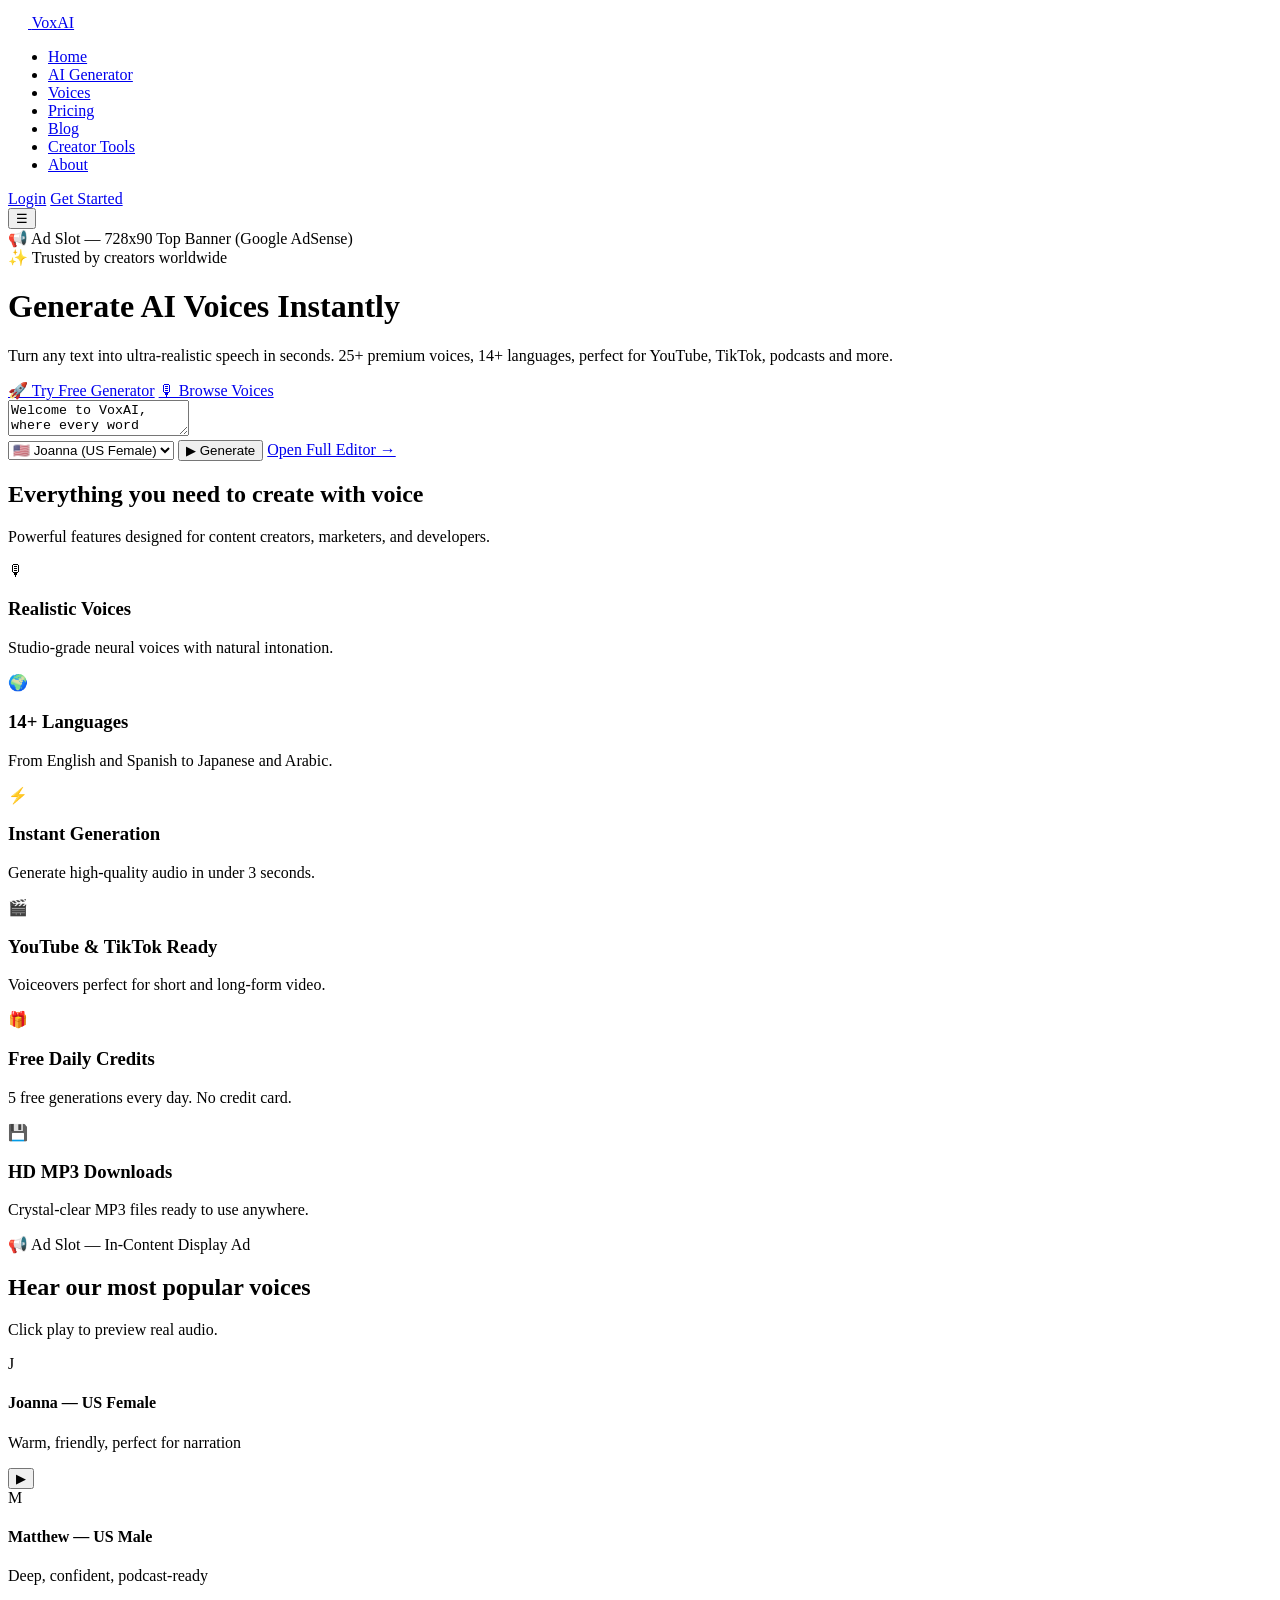
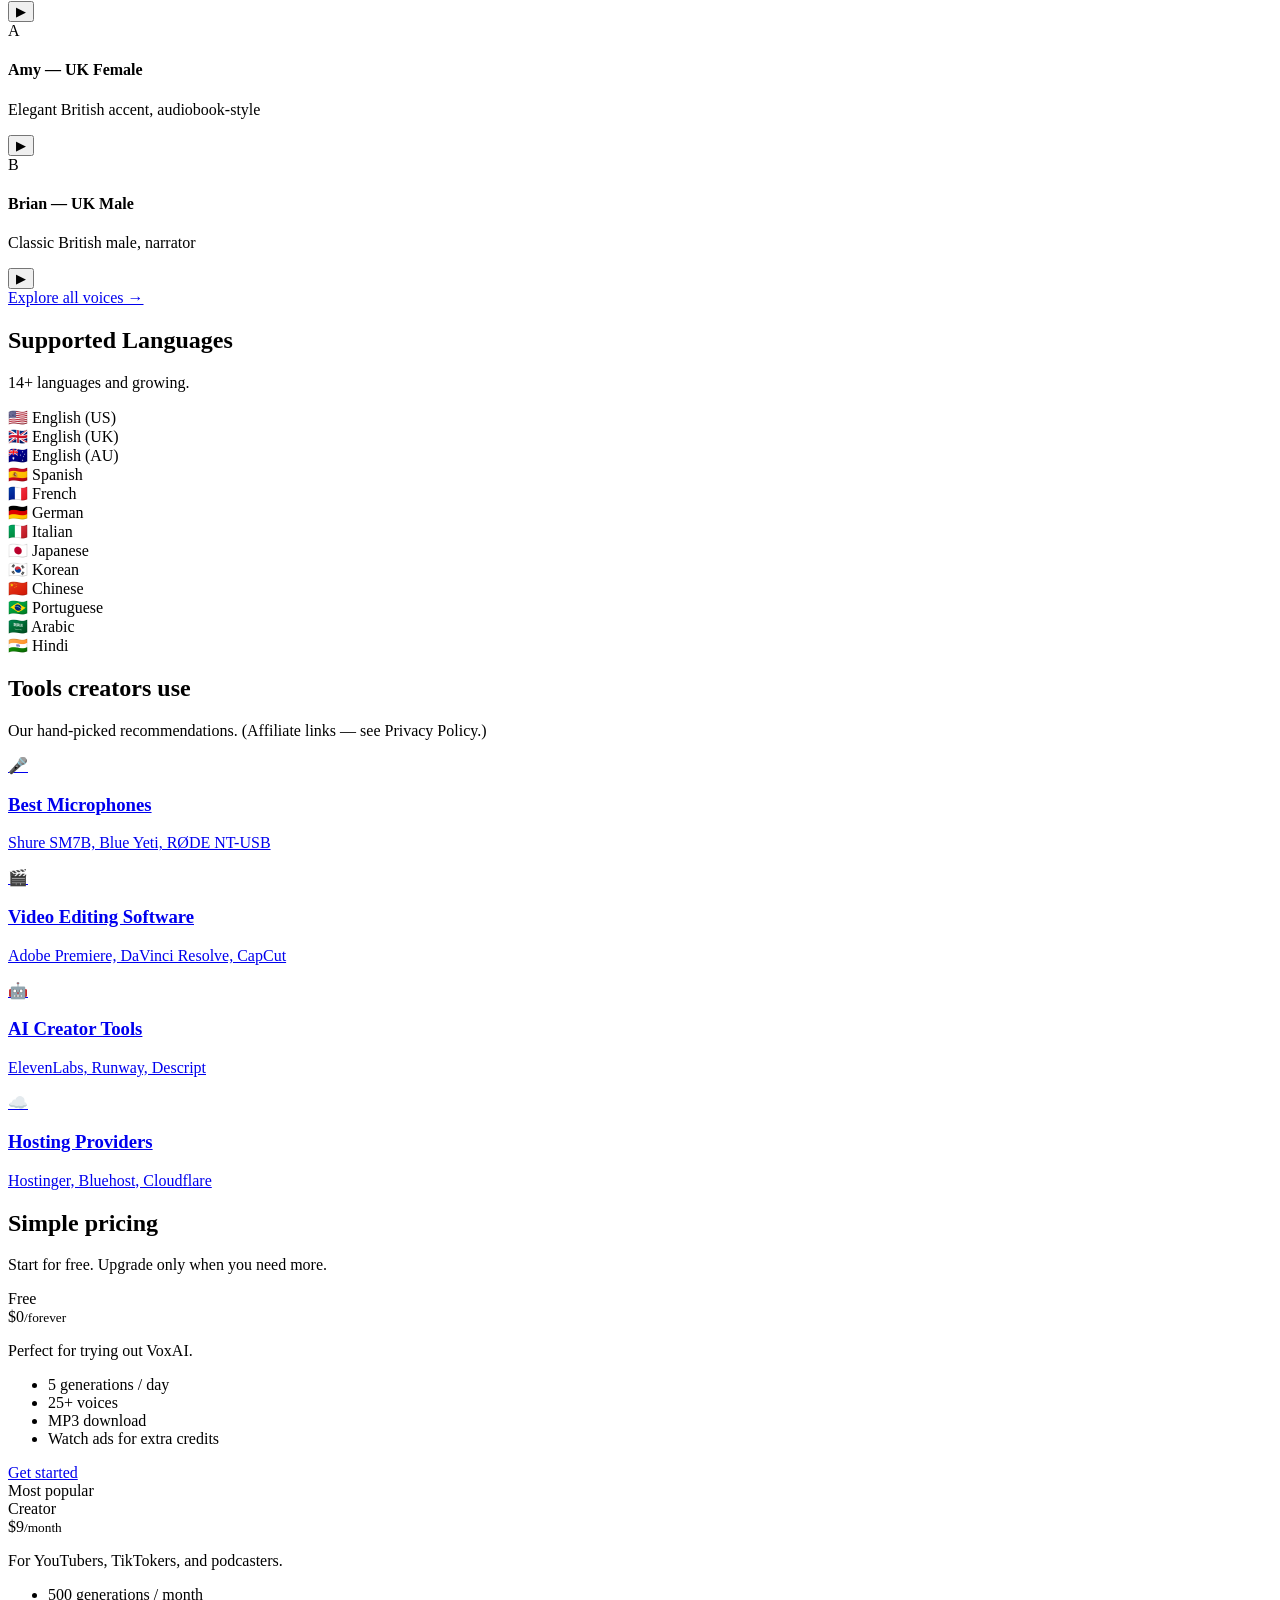
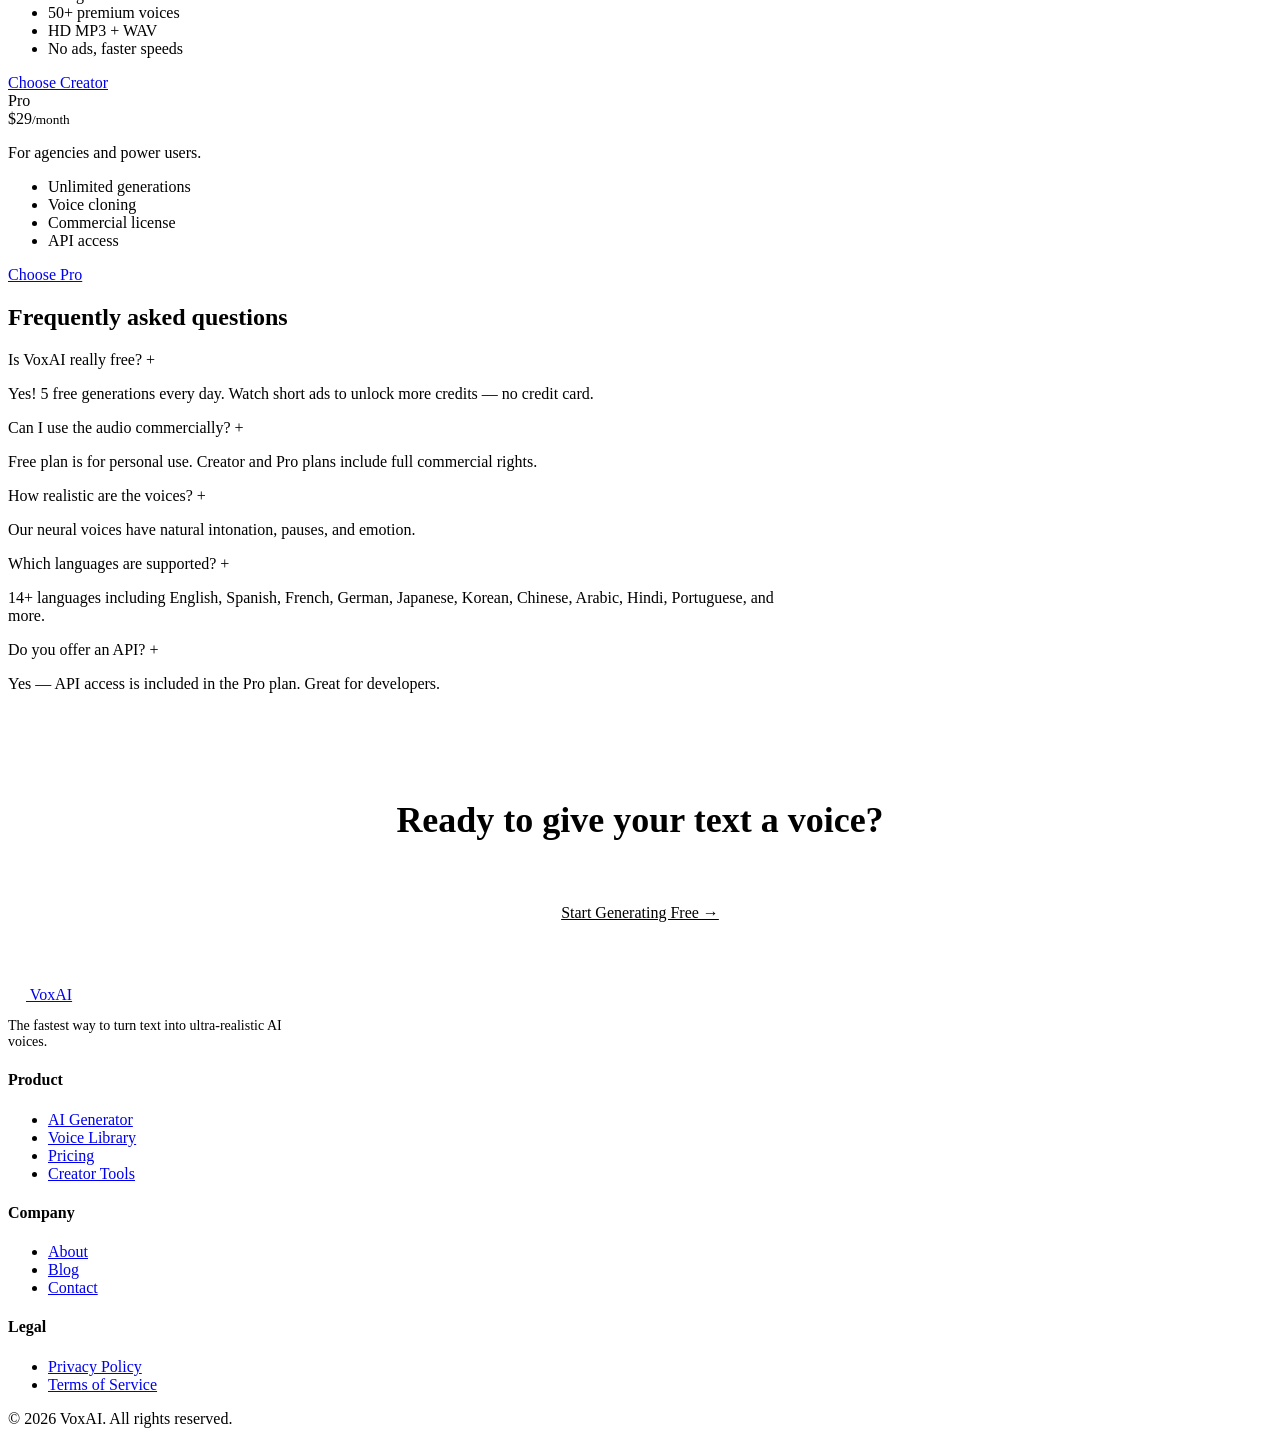
==== index.html @ 8c76c384 "Add files via upload" ====
<!DOCTYPE html>
<html lang="en">
<head>
<meta charset="UTF-8">
<meta name="viewport" content="width=device-width, initial-scale=1.0">
<title>VoxAI – Generate AI Voices Instantly | Realistic Text-to-Speech</title>
<meta name="description" content="VoxAI lets you generate ultra-realistic AI voices for YouTube, TikTok, podcasts, and more. 25+ voices, 14+ languages, free daily credits.">
<link rel="stylesheet" href="css/style.css">
<link rel="preconnect" href="https://fonts.googleapis.com">
<link href="https://fonts.googleapis.com/css2?family=Inter:wght@400;500;600;700;800&display=swap" rel="stylesheet">

<!-- Google AdSense (replace ca-pub-XXXXXXXX with your publisher ID) -->
<!-- <script async src="https://pagead2.googlesyndication.com/pagead/js/adsbygoogle.js?client=ca-pub-XXXXXXXXXXXXXXXX" crossorigin="anonymous"></script> -->
</head>
<body>

<nav class="navbar">
  <div class="nav-wrapper">
    <a href="index.html" class="logo">
      <span class="logo-icon">
        <svg width="20" height="20" viewBox="0 0 24 24" fill="none" stroke="white" stroke-width="2.5" stroke-linecap="round" stroke-linejoin="round"><path d="M12 1a3 3 0 0 0-3 3v8a3 3 0 0 0 6 0V4a3 3 0 0 0-3-3z"/><path d="M19 10v2a7 7 0 0 1-14 0v-2"/><line x1="12" y1="19" x2="12" y2="23"/></svg>
      </span>
      VoxAI
    </a>
    <ul class="nav-links">
      <li><a href="index.html">Home</a></li>
      <li><a href="generator.html">AI Generator</a></li>
      <li><a href="voice-library.html">Voices</a></li>
      <li><a href="pricing.html">Pricing</a></li>
      <li><a href="blog.html">Blog</a></li>
      <li><a href="creator-tools.html">Creator Tools</a></li>
      <li><a href="about.html">About</a></li>
    </ul>
    <div class="nav-cta">
      <a href="login.html" class="btn btn-ghost">Login</a>
      <a href="register.html" class="btn btn-primary">Get Started</a>
    </div>
    <button class="mobile-toggle">☰</button>
  </div>
</nav>

<div class="container">
  <div class="ad-slot ad-banner"><span>📢 Ad Slot — 728x90 Top Banner (Google AdSense)</span></div>
</div>

<header class="hero">
  <div class="container">
    <div class="hero-badge">✨ Trusted by creators worldwide</div>
    <h1>Generate <span class="gradient-text">AI Voices</span> Instantly</h1>
    <p>Turn any text into ultra-realistic speech in seconds. 25+ premium voices, 14+ languages, perfect for YouTube, TikTok, podcasts and more.</p>
    <div class="hero-cta">
      <a href="generator.html" class="btn btn-primary btn-lg">🚀 Try Free Generator</a>
      <a href="voice-library.html" class="btn btn-secondary btn-lg">🎙 Browse Voices</a>
    </div>

    <div class="demo-box">
      <textarea id="demo-text" placeholder="Type something..." maxlength="300">Welcome to VoxAI, where every word comes alive with realistic, human-like voices.</textarea>
      <div class="demo-controls">
        <select id="demo-voice">
          <option value="Joanna">🇺🇸 Joanna (US Female)</option>
          <option value="Matthew">🇺🇸 Matthew (US Male)</option>
          <option value="Amy">🇬🇧 Amy (UK Female)</option>
          <option value="Brian">🇬🇧 Brian (UK Male)</option>
          <option value="Nicole">🇦🇺 Nicole (Aussie)</option>
          <option value="Conchita">🇪🇸 Conchita (Spanish)</option>
          <option value="Celine">🇫🇷 Celine (French)</option>
          <option value="Mizuki">🇯🇵 Mizuki (Japanese)</option>
        </select>
        <button class="btn btn-primary" id="demo-generate">▶ Generate</button>
        <a href="generator.html" class="btn btn-secondary">Open Full Editor →</a>
      </div>
      <audio id="demo-audio" controls style="width:100%; margin-top:14px; display:none;"></audio>
    </div>
  </div>
</header>

<section>
  <div class="container">
    <div class="section-header">
      <h2>Everything you need to <span class="gradient-text">create with voice</span></h2>
      <p>Powerful features designed for content creators, marketers, and developers.</p>
    </div>

    <div class="grid grid-3">
      <div class="card"><div class="card-icon">🎙</div><h3>Realistic Voices</h3><p>Studio-grade neural voices with natural intonation.</p></div>
      <div class="card"><div class="card-icon">🌍</div><h3>14+ Languages</h3><p>From English and Spanish to Japanese and Arabic.</p></div>
      <div class="card"><div class="card-icon">⚡</div><h3>Instant Generation</h3><p>Generate high-quality audio in under 3 seconds.</p></div>
      <div class="card"><div class="card-icon">🎬</div><h3>YouTube & TikTok Ready</h3><p>Voiceovers perfect for short and long-form video.</p></div>
      <div class="card"><div class="card-icon">🎁</div><h3>Free Daily Credits</h3><p>5 free generations every day. No credit card.</p></div>
      <div class="card"><div class="card-icon">💾</div><h3>HD MP3 Downloads</h3><p>Crystal-clear MP3 files ready to use anywhere.</p></div>
    </div>
  </div>
</section>

<div class="container">
  <div class="ad-slot ad-banner"><span>📢 Ad Slot — In-Content Display Ad</span></div>
</div>

<section>
  <div class="container">
    <div class="section-header">
      <h2>Hear our <span class="gradient-text">most popular voices</span></h2>
      <p>Click play to preview real audio.</p>
    </div>

    <div class="grid grid-2">
      <div class="voice-card">
        <div class="voice-avatar">J</div>
        <div class="voice-info"><h4>Joanna — US Female</h4><p>Warm, friendly, perfect for narration</p></div>
        <button class="play-btn" data-voice-id="Joanna" data-sample="Hi, I'm Joanna. I make narration sound effortless and friendly.">▶</button>
      </div>
      <div class="voice-card">
        <div class="voice-avatar">M</div>
        <div class="voice-info"><h4>Matthew — US Male</h4><p>Deep, confident, podcast-ready</p></div>
        <button class="play-btn" data-voice-id="Matthew" data-sample="Hello, I'm Matthew. Deep and confident, built for podcasts.">▶</button>
      </div>
      <div class="voice-card">
        <div class="voice-avatar">A</div>
        <div class="voice-info"><h4>Amy — UK Female</h4><p>Elegant British accent, audiobook-style</p></div>
        <button class="play-btn" data-voice-id="Amy" data-sample="Greetings, I'm Amy. Elegant and clear, ideal for audiobooks.">▶</button>
      </div>
      <div class="voice-card">
        <div class="voice-avatar">B</div>
        <div class="voice-info"><h4>Brian — UK Male</h4><p>Classic British male, narrator</p></div>
        <button class="play-btn" data-voice-id="Brian" data-sample="Hello, I'm Brian, with a refined British tone.">▶</button>
      </div>
    </div>
    <div class="text-center mt-4">
      <a href="voice-library.html" class="btn btn-secondary">Explore all voices →</a>
    </div>
  </div>
</section>

<section>
  <div class="container">
    <div class="section-header">
      <h2>Supported <span class="gradient-text">Languages</span></h2>
      <p>14+ languages and growing.</p>
    </div>
    <div class="grid grid-4">
      <div class="card text-center">🇺🇸 English (US)</div>
      <div class="card text-center">🇬🇧 English (UK)</div>
      <div class="card text-center">🇦🇺 English (AU)</div>
      <div class="card text-center">🇪🇸 Spanish</div>
      <div class="card text-center">🇫🇷 French</div>
      <div class="card text-center">🇩🇪 German</div>
      <div class="card text-center">🇮🇹 Italian</div>
      <div class="card text-center">🇯🇵 Japanese</div>
      <div class="card text-center">🇰🇷 Korean</div>
      <div class="card text-center">🇨🇳 Chinese</div>
      <div class="card text-center">🇧🇷 Portuguese</div>
      <div class="card text-center">🇸🇦 Arabic</div>
      <div class="card text-center">🇮🇳 Hindi</div>
    </div>
  </div>
</section>

<section>
  <div class="container">
    <div class="section-header">
      <h2>Tools <span class="gradient-text">creators use</span></h2>
      <p>Our hand-picked recommendations. (Affiliate links — see Privacy Policy.)</p>
    </div>

    <div class="grid grid-4">
      <a href="#" class="card" target="_blank" rel="nofollow sponsored"><div class="card-icon">🎤</div><h3>Best Microphones</h3><p>Shure SM7B, Blue Yeti, RØDE NT-USB</p></a>
      <a href="#" class="card" target="_blank" rel="nofollow sponsored"><div class="card-icon">🎬</div><h3>Video Editing Software</h3><p>Adobe Premiere, DaVinci Resolve, CapCut</p></a>
      <a href="#" class="card" target="_blank" rel="nofollow sponsored"><div class="card-icon">🤖</div><h3>AI Creator Tools</h3><p>ElevenLabs, Runway, Descript</p></a>
      <a href="#" class="card" target="_blank" rel="nofollow sponsored"><div class="card-icon">☁️</div><h3>Hosting Providers</h3><p>Hostinger, Bluehost, Cloudflare</p></a>
    </div>
  </div>
</section>

<section>
  <div class="container">
    <div class="section-header">
      <h2>Simple <span class="gradient-text">pricing</span></h2>
      <p>Start for free. Upgrade only when you need more.</p>
    </div>
    <div class="grid grid-3">
      <div class="pricing-card">
        <div class="plan-name">Free</div>
        <div class="plan-price">$0<small>/forever</small></div>
        <p class="plan-desc">Perfect for trying out VoxAI.</p>
        <ul class="plan-features"><li>5 generations / day</li><li>25+ voices</li><li>MP3 download</li><li>Watch ads for extra credits</li></ul>
        <a href="register.html" class="btn btn-secondary">Get started</a>
      </div>
      <div class="pricing-card featured">
        <div class="pricing-badge">Most popular</div>
        <div class="plan-name">Creator</div>
        <div class="plan-price">$9<small>/month</small></div>
        <p class="plan-desc">For YouTubers, TikTokers, and podcasters.</p>
        <ul class="plan-features"><li>500 generations / month</li><li>50+ premium voices</li><li>HD MP3 + WAV</li><li>No ads, faster speeds</li></ul>
        <a href="pricing.html" class="btn btn-primary">Choose Creator</a>
      </div>
      <div class="pricing-card">
        <div class="plan-name">Pro</div>
        <div class="plan-price">$29<small>/month</small></div>
        <p class="plan-desc">For agencies and power users.</p>
        <ul class="plan-features"><li>Unlimited generations</li><li>Voice cloning</li><li>Commercial license</li><li>API access</li></ul>
        <a href="pricing.html" class="btn btn-secondary">Choose Pro</a>
      </div>
    </div>
  </div>
</section>

<section>
  <div class="container" style="max-width: 800px;">
    <div class="section-header">
      <h2>Frequently asked <span class="gradient-text">questions</span></h2>
    </div>
    <div class="faq-item"><div class="faq-question">Is VoxAI really free? <span class="faq-toggle">+</span></div><div class="faq-answer"><p>Yes! 5 free generations every day. Watch short ads to unlock more credits — no credit card.</p></div></div>
    <div class="faq-item"><div class="faq-question">Can I use the audio commercially? <span class="faq-toggle">+</span></div><div class="faq-answer"><p>Free plan is for personal use. Creator and Pro plans include full commercial rights.</p></div></div>
    <div class="faq-item"><div class="faq-question">How realistic are the voices? <span class="faq-toggle">+</span></div><div class="faq-answer"><p>Our neural voices have natural intonation, pauses, and emotion.</p></div></div>
    <div class="faq-item"><div class="faq-question">Which languages are supported? <span class="faq-toggle">+</span></div><div class="faq-answer"><p>14+ languages including English, Spanish, French, German, Japanese, Korean, Chinese, Arabic, Hindi, Portuguese, and more.</p></div></div>
    <div class="faq-item"><div class="faq-question">Do you offer an API? <span class="faq-toggle">+</span></div><div class="faq-answer"><p>Yes — API access is included in the Pro plan. Great for developers.</p></div></div>
  </div>
</section>

<section>
  <div class="container">
    <div class="card" style="text-align:center; padding: 60px 30px; background: var(--gradient);">
      <h2 style="font-size: 36px; margin-bottom: 12px;">Ready to give your text a voice?</h2>
      <p style="color: rgba(255,255,255,0.9); margin-bottom: 26px; font-size: 17px;">Join creators already using VoxAI.</p>
      <a href="register.html" class="btn" style="background: white; color: var(--accent);">Start Generating Free →</a>
    </div>
  </div>
</section>

<footer>
  <div class="footer-grid">
    <div class="footer-col">
      <a href="index.html" class="logo" style="margin-bottom: 14px;">
        <span class="logo-icon"><svg width="18" height="18" viewBox="0 0 24 24" fill="none" stroke="white" stroke-width="2.5"><path d="M12 1a3 3 0 0 0-3 3v8a3 3 0 0 0 6 0V4a3 3 0 0 0-3-3z"/><path d="M19 10v2a7 7 0 0 1-14 0v-2"/></svg></span>
        VoxAI
      </a>
      <p style="color: var(--text-secondary); font-size: 14px; max-width: 280px;">The fastest way to turn text into ultra-realistic AI voices.</p>
    </div>
    <div class="footer-col"><h4>Product</h4><ul><li><a href="generator.html">AI Generator</a></li><li><a href="voice-library.html">Voice Library</a></li><li><a href="pricing.html">Pricing</a></li><li><a href="creator-tools.html">Creator Tools</a></li></ul></div>
    <div class="footer-col"><h4>Company</h4><ul><li><a href="about.html">About</a></li><li><a href="blog.html">Blog</a></li><li><a href="contact.html">Contact</a></li></ul></div>
    <div class="footer-col"><h4>Legal</h4><ul><li><a href="privacy.html">Privacy Policy</a></li><li><a href="terms.html">Terms of Service</a></li></ul></div>
  </div>
  <div class="footer-bottom">© 2026 VoxAI. All rights reserved.</div>
</footer>

<script type="module" src="js/main.js"></script>
<script type="module">
  import { playVoiceInto } from "./js/voice-service.js";

  const btn   = document.getElementById('demo-generate');
  const audio = document.getElementById('demo-audio');

  btn.addEventListener('click', async () => {
    const text  = document.getElementById('demo-text').value.trim();
    const voice = document.getElementById('demo-voice').value;
    if (!text) return toast('Please type something first');
    btn.disabled = true; btn.textContent = '⏳ Generating...';
    audio.style.display = 'block';
    try {
      await playVoiceInto(audio, text, voice);
      toast('✅ Voice generated!');
    } catch (e) {
      console.error(e);
      toast('Failed: ' + e.message);
    } finally {
      btn.disabled = false; btn.textContent = '▶ Generate';
    }
  });
</script>
</body>
</html>
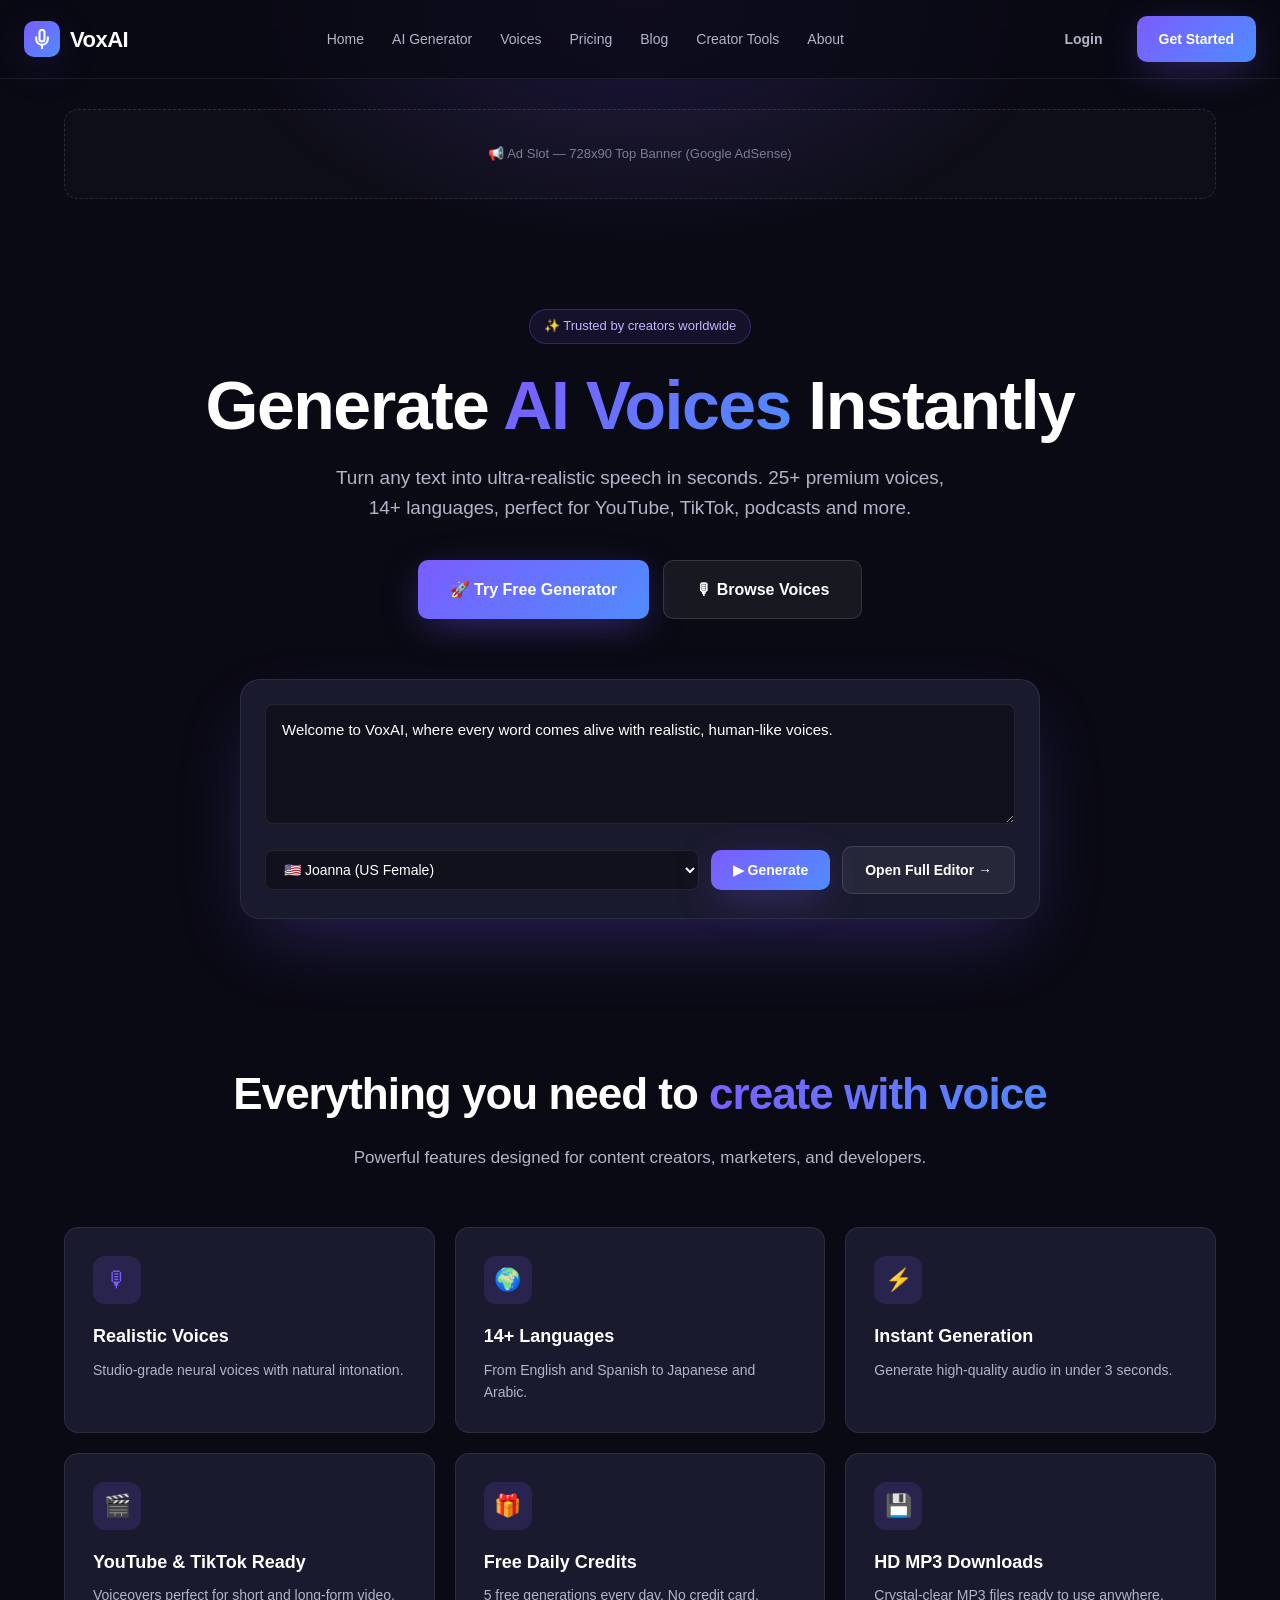
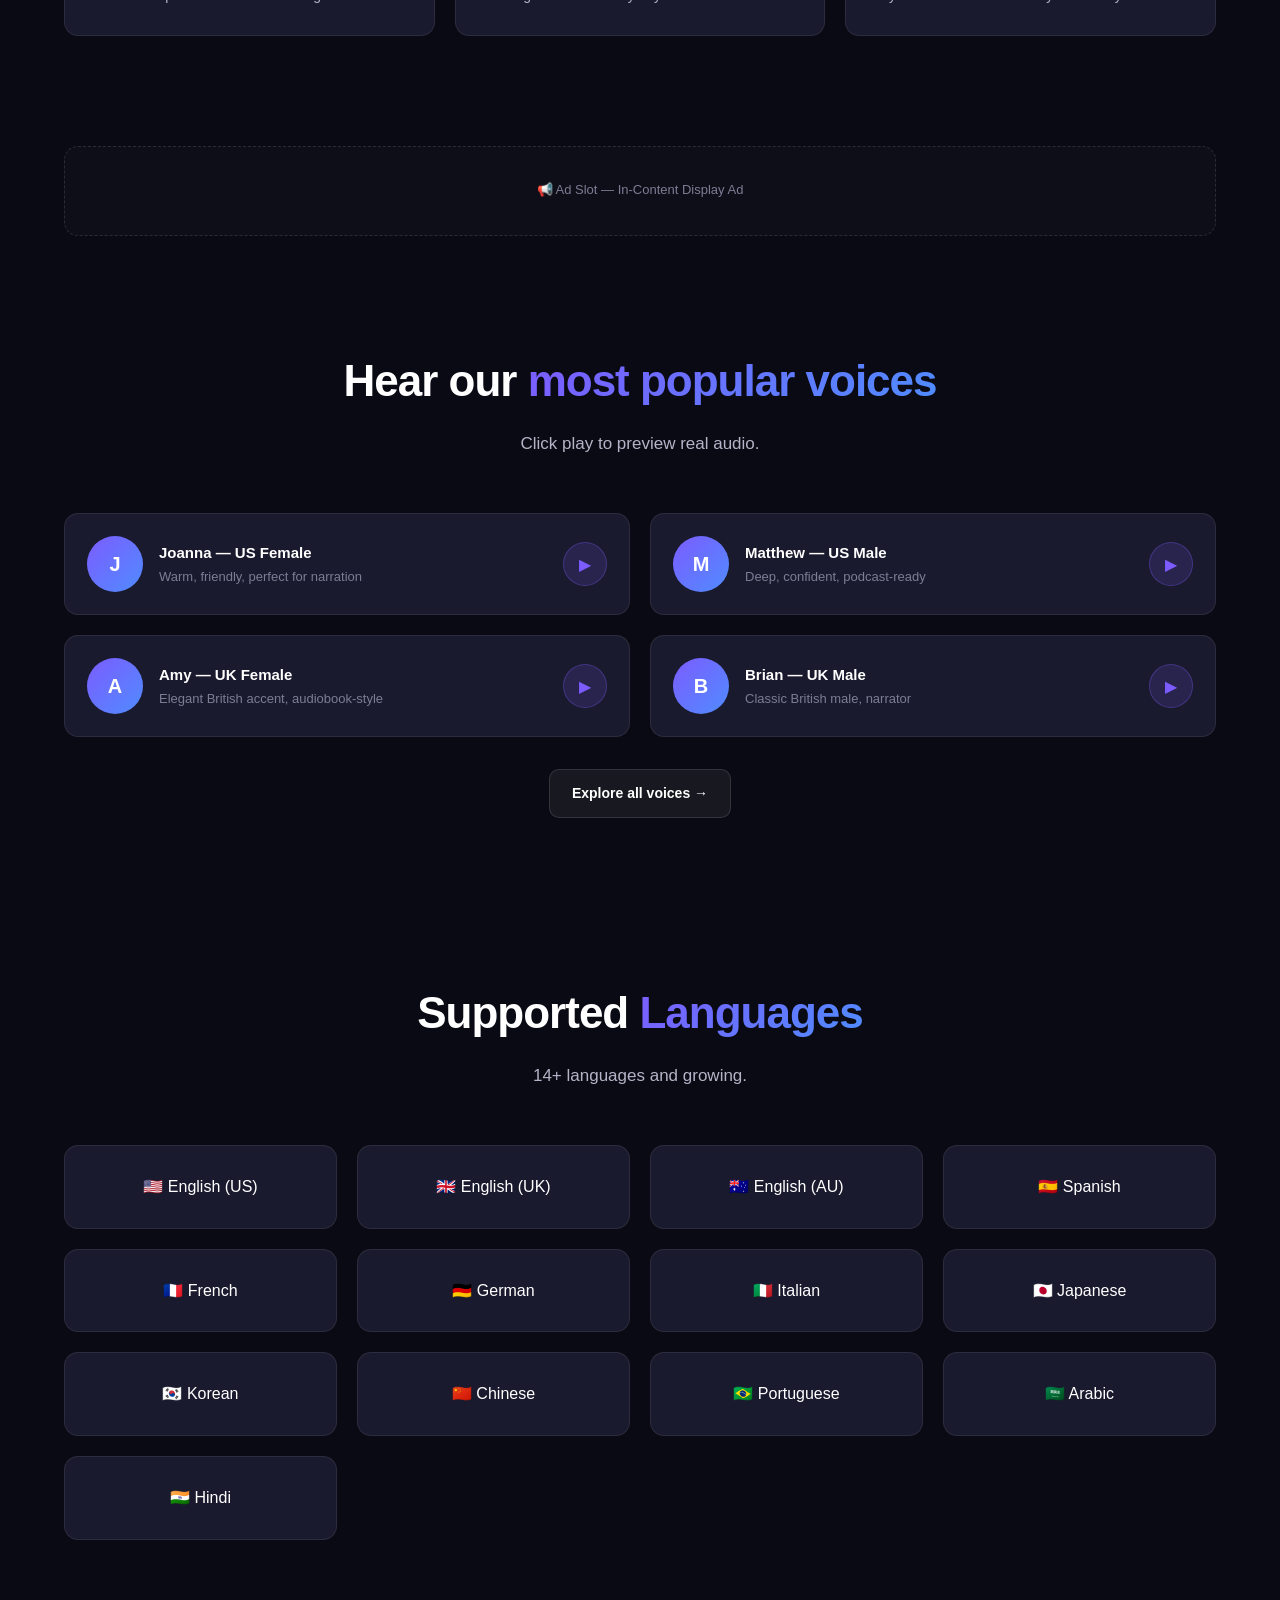
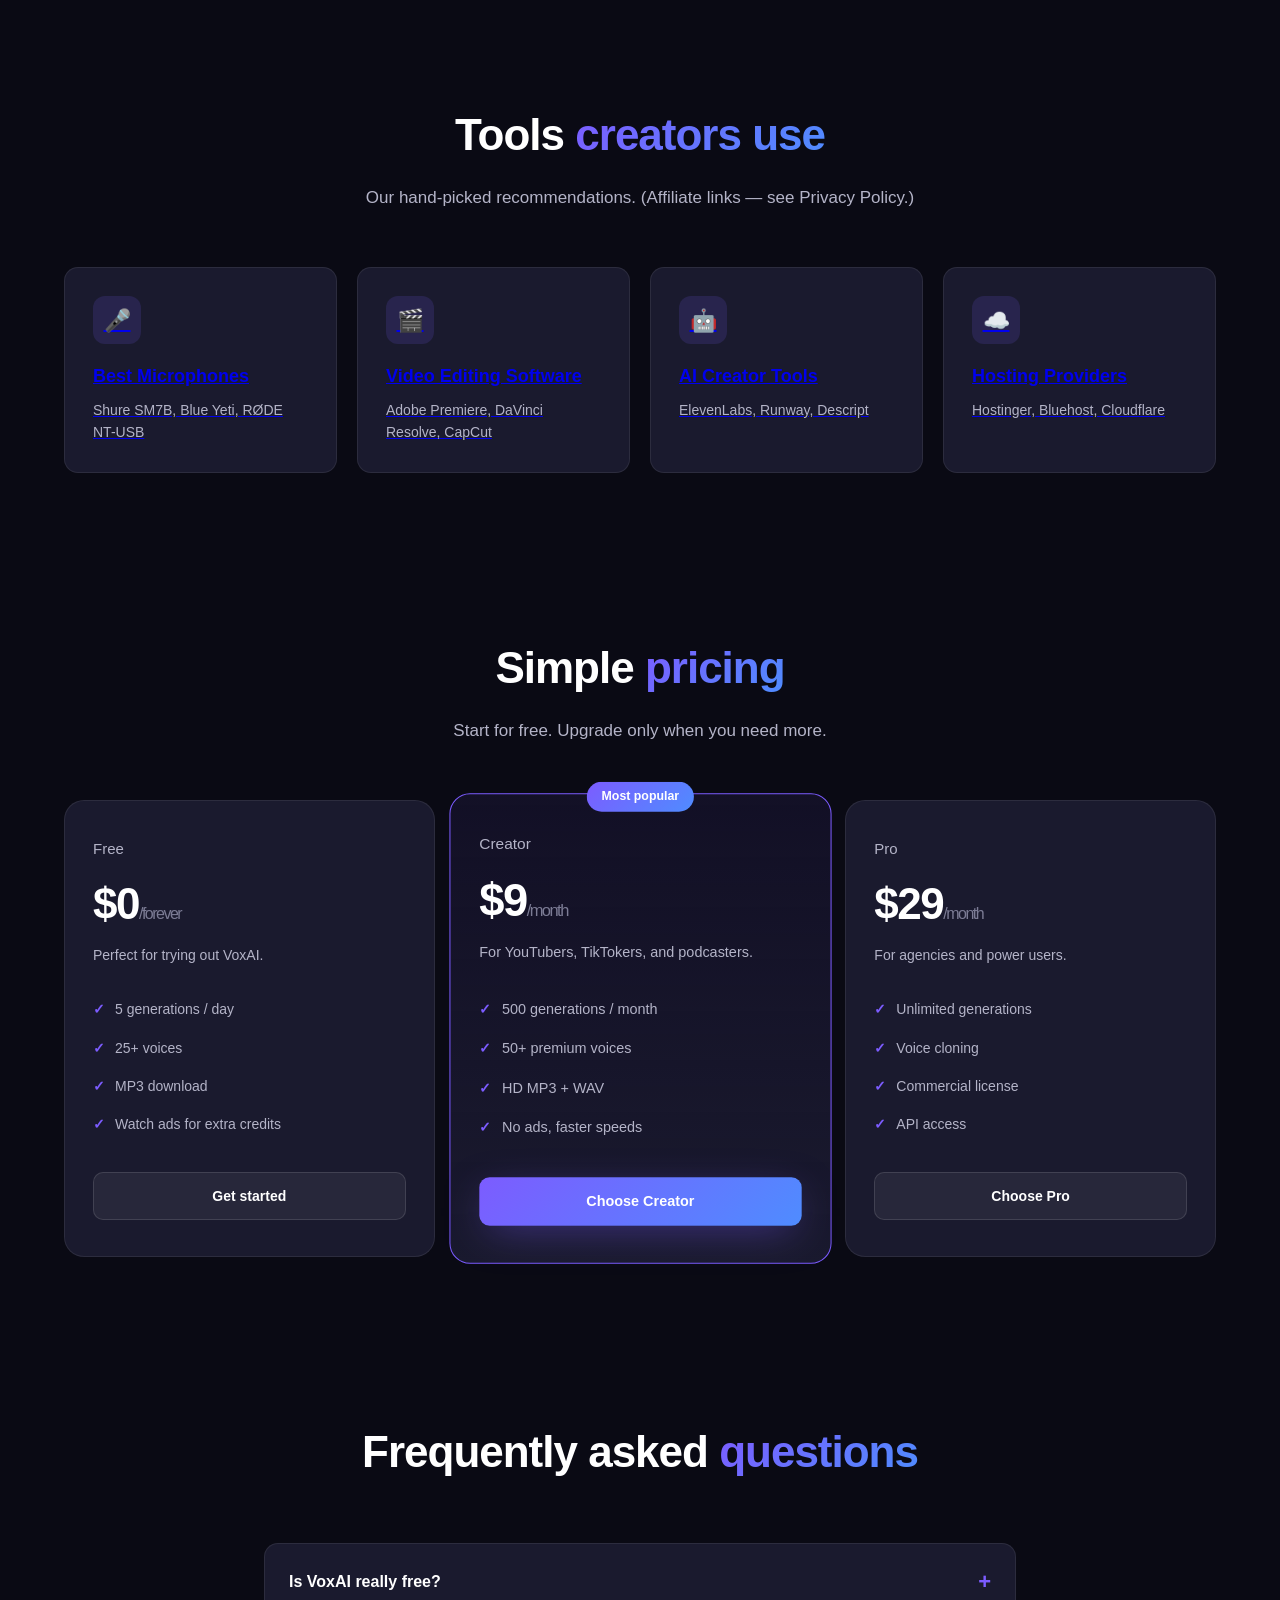
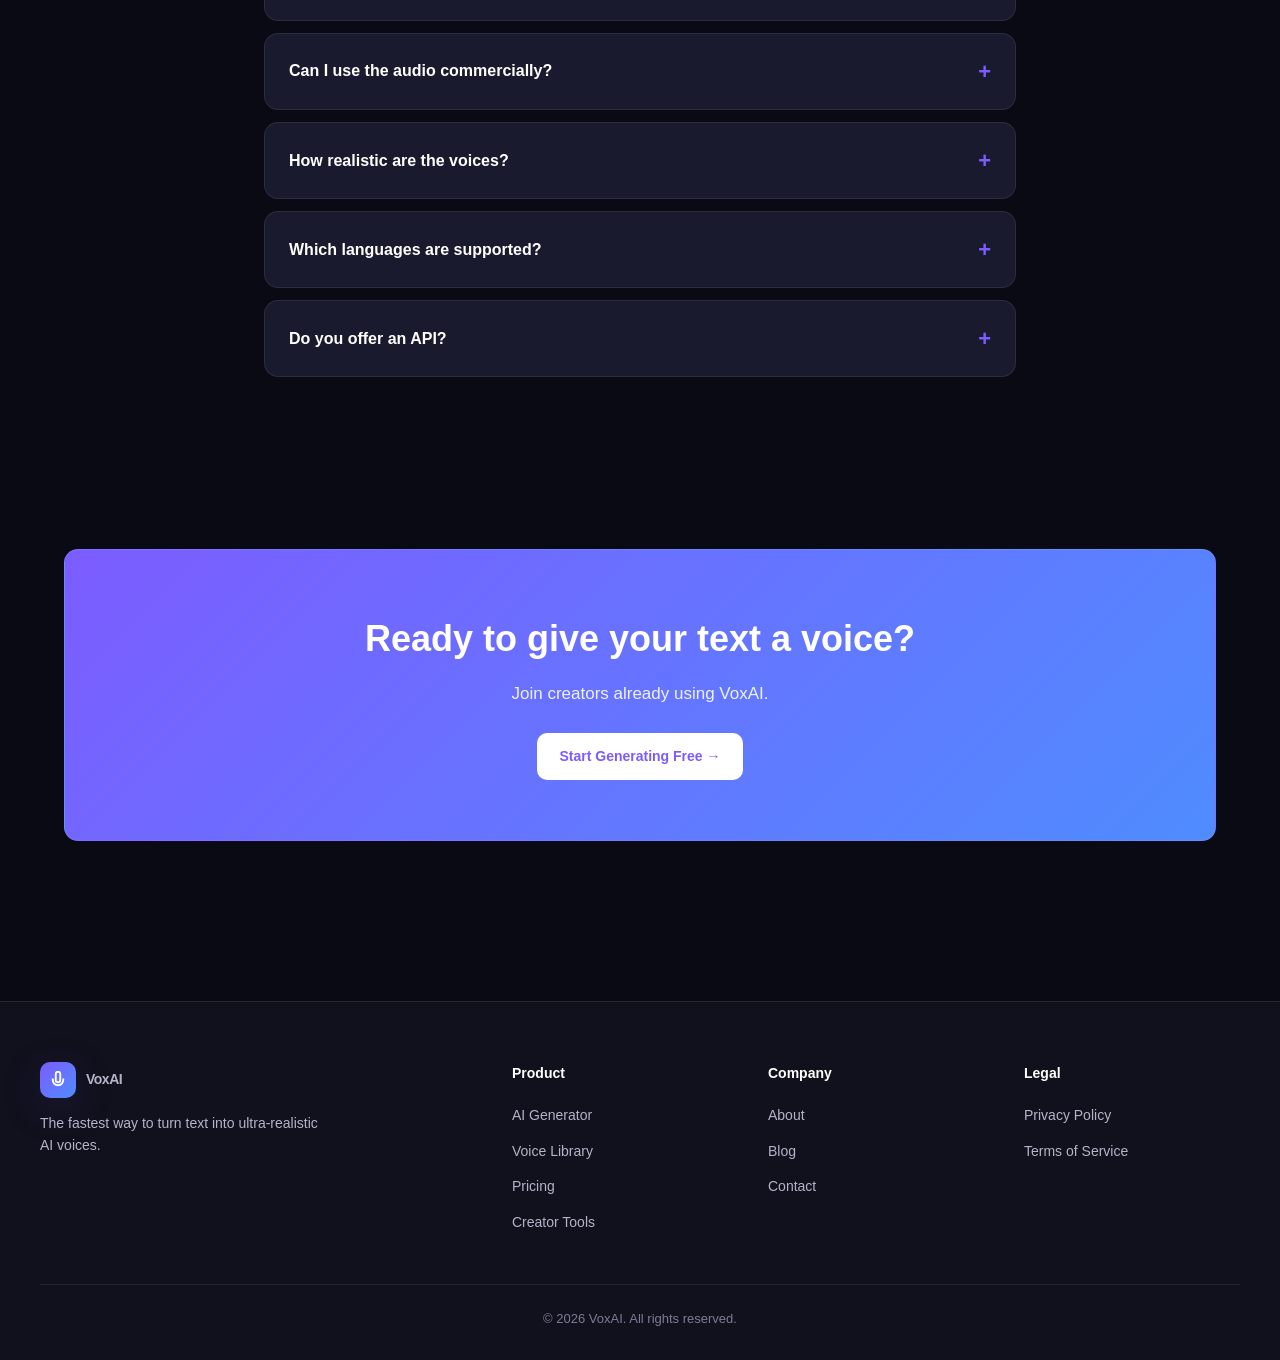
==== commit f9e6aca7: "Fix stylesheet link path in index.html" ====
--- a/index.html
+++ b/index.html
@@ -5,7 +5,7 @@
 <meta name="viewport" content="width=device-width, initial-scale=1.0">
 <title>VoxAI – Generate AI Voices Instantly | Realistic Text-to-Speech</title>
 <meta name="description" content="VoxAI lets you generate ultra-realistic AI voices for YouTube, TikTok, podcasts, and more. 25+ voices, 14+ languages, free daily credits.">
-<link rel="stylesheet" href="css/style.css">
+<link rel="stylesheet" href="style.css">
 <link rel="preconnect" href="https://fonts.googleapis.com">
 <link href="https://fonts.googleapis.com/css2?family=Inter:wght@400;500;600;700;800&display=swap" rel="stylesheet">
 
--- a/style.css
+++ b/style.css
@@ -0,0 +1,940 @@
+/* ============================================
+   VoxAI - Global Stylesheet
+   Modern Dark Theme with Purple/Blue Gradients
+   ============================================ */
+
+* {
+  margin: 0;
+  padding: 0;
+  box-sizing: border-box;
+}
+
+:root {
+  --bg-primary: #0a0a14;
+  --bg-secondary: #11111d;
+  --bg-card: #1a1a2e;
+  --bg-card-hover: #22223a;
+  --border: rgba(255, 255, 255, 0.08);
+  --border-light: rgba(255, 255, 255, 0.12);
+  --text-primary: #ffffff;
+  --text-secondary: #b4b4c8;
+  --text-muted: #7c7c95;
+  --accent: #7c5cff;
+  --accent-2: #4f8cff;
+  --accent-pink: #ff5cb3;
+  --gradient: linear-gradient(135deg, #7c5cff 0%, #4f8cff 100%);
+  --gradient-2: linear-gradient(135deg, #ff5cb3 0%, #7c5cff 100%);
+  --shadow-glow: 0 10px 40px -10px rgba(124, 92, 255, 0.5);
+  --radius: 14px;
+  --radius-sm: 8px;
+}
+
+html { scroll-behavior: smooth; }
+
+body {
+  font-family: 'Inter', -apple-system, BlinkMacSystemFont, 'Segoe UI', sans-serif;
+  background: var(--bg-primary);
+  color: var(--text-primary);
+  line-height: 1.6;
+  overflow-x: hidden;
+  min-height: 100vh;
+}
+
+/* Background ambient glow */
+body::before {
+  content: '';
+  position: fixed;
+  top: -300px;
+  left: 50%;
+  transform: translateX(-50%);
+  width: 1000px;
+  height: 600px;
+  background: radial-gradient(ellipse, rgba(124, 92, 255, 0.18) 0%, transparent 60%);
+  pointer-events: none;
+  z-index: 0;
+}
+
+.container {
+  max-width: 1200px;
+  margin: 0 auto;
+  padding: 0 24px;
+  position: relative;
+  z-index: 1;
+}
+
+/* ============ NAVBAR ============ */
+.navbar {
+  position: sticky;
+  top: 0;
+  z-index: 100;
+  background: rgba(10, 10, 20, 0.75);
+  backdrop-filter: blur(20px);
+  -webkit-backdrop-filter: blur(20px);
+  border-bottom: 1px solid var(--border);
+}
+
+.nav-wrapper {
+  display: flex;
+  align-items: center;
+  justify-content: space-between;
+  padding: 16px 24px;
+  max-width: 1300px;
+  margin: 0 auto;
+}
+
+.logo {
+  display: flex;
+  align-items: center;
+  gap: 10px;
+  font-size: 22px;
+  font-weight: 800;
+  text-decoration: none;
+  color: var(--text-primary);
+  letter-spacing: -0.5px;
+}
+
+.logo-icon {
+  width: 36px;
+  height: 36px;
+  border-radius: 10px;
+  background: var(--gradient);
+  display: flex;
+  align-items: center;
+  justify-content: center;
+  box-shadow: var(--shadow-glow);
+}
+
+.nav-links {
+  display: flex;
+  align-items: center;
+  gap: 28px;
+  list-style: none;
+}
+
+.nav-links a {
+  color: var(--text-secondary);
+  text-decoration: none;
+  font-size: 14px;
+  font-weight: 500;
+  transition: color 0.2s;
+}
+
+.nav-links a:hover { color: var(--text-primary); }
+
+.nav-cta {
+  display: flex;
+  gap: 12px;
+  align-items: center;
+}
+
+.mobile-toggle {
+  display: none;
+  background: none;
+  border: none;
+  color: white;
+  font-size: 26px;
+  cursor: pointer;
+}
+
+/* ============ BUTTONS ============ */
+.btn {
+  display: inline-flex;
+  align-items: center;
+  justify-content: center;
+  gap: 8px;
+  padding: 12px 22px;
+  border-radius: 10px;
+  font-weight: 600;
+  font-size: 14px;
+  cursor: pointer;
+  text-decoration: none;
+  transition: all 0.2s;
+  border: none;
+  font-family: inherit;
+}
+
+.btn-primary {
+  background: var(--gradient);
+  color: white;
+  box-shadow: var(--shadow-glow);
+}
+.btn-primary:hover { transform: translateY(-2px); box-shadow: 0 14px 50px -10px rgba(124, 92, 255, 0.7); }
+
+.btn-secondary {
+  background: rgba(255, 255, 255, 0.06);
+  color: var(--text-primary);
+  border: 1px solid var(--border-light);
+}
+.btn-secondary:hover { background: rgba(255, 255, 255, 0.1); }
+
+.btn-ghost {
+  background: transparent;
+  color: var(--text-secondary);
+}
+.btn-ghost:hover { color: var(--text-primary); }
+
+.btn-lg { padding: 16px 32px; font-size: 16px; }
+
+/* ============ HERO ============ */
+.hero {
+  padding: 80px 24px 60px;
+  text-align: center;
+  position: relative;
+}
+
+.hero-badge {
+  display: inline-flex;
+  align-items: center;
+  gap: 8px;
+  background: rgba(124, 92, 255, 0.1);
+  border: 1px solid rgba(124, 92, 255, 0.3);
+  color: #c5b5ff;
+  padding: 6px 14px;
+  border-radius: 100px;
+  font-size: 13px;
+  font-weight: 500;
+  margin-bottom: 24px;
+}
+
+.hero h1 {
+  font-size: clamp(36px, 6vw, 68px);
+  font-weight: 800;
+  line-height: 1.1;
+  letter-spacing: -1.5px;
+  margin-bottom: 20px;
+  max-width: 900px;
+  margin-left: auto;
+  margin-right: auto;
+}
+
+.gradient-text {
+  background: var(--gradient);
+  -webkit-background-clip: text;
+  background-clip: text;
+  -webkit-text-fill-color: transparent;
+}
+
+.hero p {
+  color: var(--text-secondary);
+  font-size: clamp(16px, 2vw, 19px);
+  max-width: 640px;
+  margin: 0 auto 36px;
+}
+
+.hero-cta {
+  display: flex;
+  gap: 14px;
+  justify-content: center;
+  flex-wrap: wrap;
+}
+
+/* ============ DEMO BOX ============ */
+.demo-box {
+  max-width: 800px;
+  margin: 60px auto 0;
+  background: var(--bg-card);
+  border: 1px solid var(--border);
+  border-radius: 20px;
+  padding: 24px;
+  box-shadow: 0 30px 80px -20px rgba(124, 92, 255, 0.3);
+}
+
+.demo-box textarea {
+  width: 100%;
+  background: var(--bg-secondary);
+  border: 1px solid var(--border);
+  border-radius: var(--radius-sm);
+  padding: 16px;
+  color: white;
+  font-family: inherit;
+  font-size: 15px;
+  resize: vertical;
+  min-height: 120px;
+  outline: none;
+  transition: border-color 0.2s;
+}
+
+.demo-box textarea:focus { border-color: var(--accent); }
+
+.demo-controls {
+  display: flex;
+  gap: 12px;
+  margin-top: 14px;
+  flex-wrap: wrap;
+  align-items: center;
+}
+
+.demo-controls select {
+  background: var(--bg-secondary);
+  border: 1px solid var(--border);
+  color: white;
+  padding: 10px 14px;
+  border-radius: var(--radius-sm);
+  font-family: inherit;
+  font-size: 14px;
+  outline: none;
+  cursor: pointer;
+  flex: 1;
+  min-width: 120px;
+}
+
+/* ============ SECTIONS ============ */
+section { padding: 80px 0; position: relative; }
+
+.section-header {
+  text-align: center;
+  margin-bottom: 56px;
+}
+
+.section-header h2 {
+  font-size: clamp(28px, 4vw, 44px);
+  font-weight: 800;
+  letter-spacing: -1px;
+  margin-bottom: 14px;
+}
+
+.section-header p {
+  color: var(--text-secondary);
+  font-size: 17px;
+  max-width: 600px;
+  margin: 0 auto;
+}
+
+/* ============ FEATURES GRID ============ */
+.grid {
+  display: grid;
+  gap: 20px;
+}
+
+.grid-3 { grid-template-columns: repeat(3, 1fr); }
+.grid-4 { grid-template-columns: repeat(4, 1fr); }
+.grid-2 { grid-template-columns: repeat(2, 1fr); }
+
+.card {
+  background: var(--bg-card);
+  border: 1px solid var(--border);
+  border-radius: var(--radius);
+  padding: 28px;
+  transition: all 0.25s;
+}
+
+.card:hover {
+  transform: translateY(-4px);
+  border-color: var(--border-light);
+  background: var(--bg-card-hover);
+}
+
+.card-icon {
+  width: 48px;
+  height: 48px;
+  border-radius: 12px;
+  background: rgba(124, 92, 255, 0.15);
+  display: flex;
+  align-items: center;
+  justify-content: center;
+  margin-bottom: 18px;
+  color: var(--accent);
+  font-size: 22px;
+}
+
+.card h3 {
+  font-size: 18px;
+  font-weight: 700;
+  margin-bottom: 8px;
+}
+
+.card p {
+  color: var(--text-secondary);
+  font-size: 14px;
+}
+
+/* ============ VOICE SAMPLE CARDS ============ */
+.voice-card {
+  background: var(--bg-card);
+  border: 1px solid var(--border);
+  border-radius: var(--radius);
+  padding: 22px;
+  display: flex;
+  align-items: center;
+  gap: 16px;
+  transition: all 0.2s;
+}
+
+.voice-card:hover { border-color: var(--accent); }
+
+.voice-avatar {
+  width: 56px;
+  height: 56px;
+  border-radius: 50%;
+  background: var(--gradient);
+  display: flex;
+  align-items: center;
+  justify-content: center;
+  font-weight: 700;
+  font-size: 20px;
+  flex-shrink: 0;
+}
+
+.voice-info { flex: 1; min-width: 0; }
+.voice-info h4 { font-size: 15px; font-weight: 600; margin-bottom: 2px; }
+.voice-info p { font-size: 13px; color: var(--text-muted); }
+
+.play-btn {
+  width: 44px;
+  height: 44px;
+  border-radius: 50%;
+  background: rgba(124, 92, 255, 0.15);
+  border: 1px solid rgba(124, 92, 255, 0.3);
+  color: var(--accent);
+  cursor: pointer;
+  display: flex;
+  align-items: center;
+  justify-content: center;
+  font-size: 16px;
+  transition: all 0.2s;
+  flex-shrink: 0;
+}
+
+.play-btn:hover { background: var(--accent); color: white; }
+
+/* ============ PRICING ============ */
+.pricing-card {
+  background: var(--bg-card);
+  border: 1px solid var(--border);
+  border-radius: 20px;
+  padding: 36px 28px;
+  position: relative;
+  display: flex;
+  flex-direction: column;
+}
+
+.pricing-card.featured {
+  border: 1px solid var(--accent);
+  background: linear-gradient(180deg, rgba(124, 92, 255, 0.08) 0%, var(--bg-card) 100%);
+  transform: scale(1.03);
+}
+
+.pricing-badge {
+  position: absolute;
+  top: -12px;
+  left: 50%;
+  transform: translateX(-50%);
+  background: var(--gradient);
+  color: white;
+  padding: 5px 14px;
+  border-radius: 100px;
+  font-size: 12px;
+  font-weight: 600;
+}
+
+.plan-name { font-size: 15px; color: var(--text-secondary); margin-bottom: 8px; }
+.plan-price { font-size: 44px; font-weight: 800; margin-bottom: 4px; letter-spacing: -1.5px; }
+.plan-price small { font-size: 16px; color: var(--text-muted); font-weight: 500; }
+.plan-desc { color: var(--text-secondary); font-size: 14px; margin-bottom: 24px; }
+
+.plan-features { list-style: none; margin-bottom: 28px; flex: 1; }
+.plan-features li {
+  padding: 8px 0;
+  font-size: 14px;
+  color: var(--text-secondary);
+  display: flex;
+  gap: 10px;
+  align-items: flex-start;
+}
+.plan-features li::before {
+  content: '✓';
+  color: var(--accent);
+  font-weight: 700;
+  flex-shrink: 0;
+}
+
+/* ============ FAQ ============ */
+.faq-item {
+  background: var(--bg-card);
+  border: 1px solid var(--border);
+  border-radius: var(--radius);
+  margin-bottom: 12px;
+  overflow: hidden;
+}
+
+.faq-question {
+  padding: 20px 24px;
+  cursor: pointer;
+  display: flex;
+  justify-content: space-between;
+  align-items: center;
+  font-weight: 600;
+  font-size: 16px;
+  user-select: none;
+}
+
+.faq-toggle { font-size: 22px; color: var(--accent); transition: transform 0.25s; }
+.faq-item.active .faq-toggle { transform: rotate(45deg); }
+
+.faq-answer {
+  max-height: 0;
+  overflow: hidden;
+  transition: max-height 0.3s ease, padding 0.3s ease;
+  color: var(--text-secondary);
+  font-size: 15px;
+}
+
+.faq-item.active .faq-answer {
+  max-height: 300px;
+  padding: 0 24px 20px;
+}
+
+/* ============ AD SLOTS ============ */
+.ad-slot {
+  background: rgba(255, 255, 255, 0.02);
+  border: 1px dashed var(--border-light);
+  border-radius: var(--radius);
+  padding: 20px;
+  text-align: center;
+  color: var(--text-muted);
+  font-size: 13px;
+  margin: 30px 0;
+}
+
+.ad-banner { min-height: 90px; display: flex; align-items: center; justify-content: center; }
+.ad-square { min-height: 250px; display: flex; align-items: center; justify-content: center; }
+
+/* ============ FOOTER ============ */
+footer {
+  background: var(--bg-secondary);
+  border-top: 1px solid var(--border);
+  padding: 60px 24px 30px;
+  margin-top: 80px;
+}
+
+.footer-grid {
+  display: grid;
+  grid-template-columns: 2fr 1fr 1fr 1fr;
+  gap: 40px;
+  max-width: 1200px;
+  margin: 0 auto;
+}
+
+.footer-col h4 {
+  font-size: 14px;
+  margin-bottom: 18px;
+  color: var(--text-primary);
+}
+
+.footer-col ul { list-style: none; }
+.footer-col li { margin-bottom: 10px; }
+.footer-col a {
+  color: var(--text-secondary);
+  text-decoration: none;
+  font-size: 14px;
+  transition: color 0.2s;
+}
+.footer-col a:hover { color: var(--accent); }
+
+.footer-bottom {
+  max-width: 1200px;
+  margin: 40px auto 0;
+  padding-top: 24px;
+  border-top: 1px solid var(--border);
+  text-align: center;
+  color: var(--text-muted);
+  font-size: 13px;
+}
+
+/* ============ PAGE HEADERS ============ */
+.page-header {
+  padding: 70px 24px 40px;
+  text-align: center;
+}
+
+.page-header h1 {
+  font-size: clamp(32px, 5vw, 52px);
+  font-weight: 800;
+  letter-spacing: -1px;
+  margin-bottom: 14px;
+}
+
+.page-header p {
+  color: var(--text-secondary);
+  font-size: 17px;
+  max-width: 600px;
+  margin: 0 auto;
+}
+
+/* ============ FORMS ============ */
+.form-group { margin-bottom: 18px; }
+.form-group label {
+  display: block;
+  font-size: 13px;
+  font-weight: 600;
+  margin-bottom: 8px;
+  color: var(--text-secondary);
+}
+.form-group input,
+.form-group textarea,
+.form-group select {
+  width: 100%;
+  background: var(--bg-secondary);
+  border: 1px solid var(--border);
+  color: white;
+  padding: 12px 14px;
+  border-radius: var(--radius-sm);
+  font-family: inherit;
+  font-size: 15px;
+  outline: none;
+  transition: border-color 0.2s;
+}
+.form-group input:focus,
+.form-group textarea:focus,
+.form-group select:focus { border-color: var(--accent); }
+
+/* ============ RESPONSIVE ============ */
+@media (max-width: 900px) {
+  .grid-3, .grid-4 { grid-template-columns: repeat(2, 1fr); }
+  .footer-grid { grid-template-columns: 1fr 1fr; }
+  .pricing-card.featured { transform: none; }
+}
+
+@media (max-width: 640px) {
+  .nav-links { display: none; }
+  .nav-links.open {
+    display: flex;
+    position: absolute;
+    top: 70px;
+    left: 0;
+    right: 0;
+    flex-direction: column;
+    background: var(--bg-secondary);
+    padding: 20px;
+    border-bottom: 1px solid var(--border);
+    gap: 16px;
+  }
+  .mobile-toggle { display: block; }
+  .grid-3, .grid-4, .grid-2 { grid-template-columns: 1fr; }
+  .footer-grid { grid-template-columns: 1fr; }
+  section { padding: 60px 0; }
+  .hero { padding: 50px 20px 40px; }
+}
+
+/* ============ UTILITY ============ */
+.text-center { text-align: center; }
+.mt-2 { margin-top: 16px; }
+.mt-4 { margin-top: 32px; }
+.mb-2 { margin-bottom: 16px; }
+.mb-4 { margin-bottom: 32px; }
+.hidden { display: none !important; }
+
+/* ============ TOOL PAGE ============ */
+.tool-layout {
+  display: grid;
+  grid-template-columns: 1fr 320px;
+  gap: 24px;
+  max-width: 1200px;
+  margin: 30px auto;
+  padding: 0 24px;
+}
+
+@media (max-width: 900px) {
+  .tool-layout { grid-template-columns: 1fr; }
+}
+
+.tool-panel {
+  background: var(--bg-card);
+  border: 1px solid var(--border);
+  border-radius: 16px;
+  padding: 24px;
+}
+
+.tool-panel h3 {
+  font-size: 16px;
+  font-weight: 700;
+  margin-bottom: 16px;
+  display: flex;
+  align-items: center;
+  gap: 8px;
+}
+
+.char-counter {
+  display: flex;
+  justify-content: space-between;
+  align-items: center;
+  font-size: 13px;
+  color: var(--text-muted);
+  margin-top: 8px;
+}
+
+.range-group {
+  margin-bottom: 18px;
+}
+
+.range-group label {
+  display: flex;
+  justify-content: space-between;
+  font-size: 13px;
+  margin-bottom: 8px;
+  color: var(--text-secondary);
+}
+
+.range-group input[type="range"] {
+  width: 100%;
+  -webkit-appearance: none;
+  height: 6px;
+  background: var(--bg-secondary);
+  border-radius: 100px;
+  outline: none;
+}
+
+.range-group input[type="range"]::-webkit-slider-thumb {
+  -webkit-appearance: none;
+  width: 18px;
+  height: 18px;
+  border-radius: 50%;
+  background: var(--gradient);
+  cursor: pointer;
+  box-shadow: 0 0 0 4px rgba(124, 92, 255, 0.15);
+}
+
+.credit-counter {
+  background: rgba(124, 92, 255, 0.1);
+  border: 1px solid rgba(124, 92, 255, 0.3);
+  border-radius: var(--radius-sm);
+  padding: 12px 16px;
+  font-size: 14px;
+  display: flex;
+  justify-content: space-between;
+  align-items: center;
+  margin-bottom: 16px;
+}
+
+.credit-counter strong { color: var(--accent); }
+
+.audio-result {
+  background: var(--bg-secondary);
+  border: 1px solid var(--border);
+  border-radius: var(--radius-sm);
+  padding: 20px;
+  margin-top: 16px;
+}
+
+.audio-result audio { width: 100%; margin-bottom: 12px; }
+
+.audio-actions {
+  display: flex;
+  gap: 10px;
+  flex-wrap: wrap;
+}
+
+/* Modal */
+.modal-overlay {
+  position: fixed;
+  inset: 0;
+  background: rgba(0, 0, 0, 0.7);
+  backdrop-filter: blur(6px);
+  display: none;
+  align-items: center;
+  justify-content: center;
+  z-index: 1000;
+  padding: 20px;
+}
+.modal-overlay.open { display: flex; }
+
+.modal {
+  background: var(--bg-card);
+  border: 1px solid var(--border-light);
+  border-radius: 18px;
+  padding: 32px;
+  max-width: 440px;
+  width: 100%;
+  text-align: center;
+}
+
+.modal h2 { font-size: 22px; margin-bottom: 10px; }
+.modal p { color: var(--text-secondary); margin-bottom: 22px; font-size: 15px; }
+
+/* Toast */
+.toast {
+  position: fixed;
+  bottom: 30px;
+  left: 50%;
+  transform: translateX(-50%) translateY(100px);
+  background: var(--bg-card);
+  border: 1px solid var(--accent);
+  padding: 14px 22px;
+  border-radius: 100px;
+  font-size: 14px;
+  font-weight: 500;
+  z-index: 2000;
+  transition: transform 0.3s;
+  box-shadow: var(--shadow-glow);
+}
+.toast.show { transform: translateX(-50%) translateY(0); }
+
+/* Blog */
+.blog-grid {
+  display: grid;
+  grid-template-columns: repeat(3, 1fr);
+  gap: 24px;
+}
+@media (max-width: 900px) { .blog-grid { grid-template-columns: 1fr; } }
+
+.blog-card {
+  background: var(--bg-card);
+  border: 1px solid var(--border);
+  border-radius: var(--radius);
+  overflow: hidden;
+  transition: all 0.2s;
+  text-decoration: none;
+  color: inherit;
+  display: flex;
+  flex-direction: column;
+}
+
+.blog-card:hover { transform: translateY(-4px); border-color: var(--border-light); }
+
+.blog-cover {
+  height: 180px;
+  background: var(--gradient);
+  display: flex;
+  align-items: center;
+  justify-content: center;
+  font-size: 48px;
+}
+
+.blog-body { padding: 22px; flex: 1; }
+.blog-tag {
+  display: inline-block;
+  background: rgba(124, 92, 255, 0.15);
+  color: var(--accent);
+  padding: 3px 10px;
+  border-radius: 100px;
+  font-size: 11px;
+  font-weight: 600;
+  margin-bottom: 12px;
+  text-transform: uppercase;
+}
+.blog-card h3 { font-size: 17px; font-weight: 700; margin-bottom: 8px; line-height: 1.35; }
+.blog-card p { font-size: 14px; color: var(--text-secondary); }
+
+/* Article */
+.article {
+  max-width: 760px;
+  margin: 0 auto;
+  padding: 0 24px;
+}
+.article h2 { font-size: 26px; margin: 32px 0 14px; font-weight: 700; }
+.article h3 { font-size: 20px; margin: 24px 0 12px; font-weight: 700; }
+.article p { color: var(--text-secondary); margin-bottom: 16px; font-size: 16px; line-height: 1.75; }
+.article ul, .article ol { color: var(--text-secondary); margin: 0 0 16px 24px; }
+.article li { margin-bottom: 8px; }
+.article a { color: var(--accent); }
+.article blockquote {
+  border-left: 3px solid var(--accent);
+  padding: 12px 20px;
+  background: rgba(124, 92, 255, 0.05);
+  margin: 20px 0;
+  color: var(--text-primary);
+  border-radius: 0 8px 8px 0;
+}
+
+/* Dashboard */
+.dashboard-grid {
+  display: grid;
+  grid-template-columns: 240px 1fr;
+  gap: 24px;
+  max-width: 1200px;
+  margin: 30px auto;
+  padding: 0 24px;
+}
+@media (max-width: 900px) { .dashboard-grid { grid-template-columns: 1fr; } }
+
+.sidebar {
+  background: var(--bg-card);
+  border: 1px solid var(--border);
+  border-radius: var(--radius);
+  padding: 18px;
+  height: fit-content;
+}
+
+.sidebar a {
+  display: block;
+  padding: 10px 14px;
+  border-radius: 8px;
+  color: var(--text-secondary);
+  text-decoration: none;
+  font-size: 14px;
+  margin-bottom: 4px;
+  transition: all 0.2s;
+}
+.sidebar a:hover, .sidebar a.active {
+  background: rgba(124, 92, 255, 0.1);
+  color: var(--text-primary);
+}
+
+.stat-grid { display: grid; grid-template-columns: repeat(4, 1fr); gap: 16px; margin-bottom: 24px; }
+@media (max-width: 700px) { .stat-grid { grid-template-columns: repeat(2, 1fr); } }
+
+.stat-card {
+  background: var(--bg-card);
+  border: 1px solid var(--border);
+  border-radius: var(--radius);
+  padding: 20px;
+}
+.stat-card .label { font-size: 13px; color: var(--text-muted); margin-bottom: 6px; }
+.stat-card .value { font-size: 26px; font-weight: 800; }
+
+/* Auth */
+.auth-wrapper {
+  min-height: calc(100vh - 80px);
+  display: flex;
+  align-items: center;
+  justify-content: center;
+  padding: 40px 20px;
+}
+
+.auth-card {
+  background: var(--bg-card);
+  border: 1px solid var(--border);
+  border-radius: 18px;
+  padding: 36px;
+  max-width: 420px;
+  width: 100%;
+}
+
+.auth-card h1 { font-size: 26px; margin-bottom: 8px; font-weight: 800; }
+.auth-card p.sub { color: var(--text-secondary); margin-bottom: 26px; font-size: 14px; }
+
+.auth-card .btn { width: 100%; padding: 14px; }
+
+.auth-footer {
+  margin-top: 20px;
+  text-align: center;
+  font-size: 14px;
+  color: var(--text-muted);
+}
+.auth-footer a { color: var(--accent); text-decoration: none; }
+
+/* Filter tabs */
+.tabs {
+  display: flex;
+  gap: 8px;
+  margin-bottom: 28px;
+  flex-wrap: wrap;
+  justify-content: center;
+}
+
+.tab {
+  padding: 8px 18px;
+  border-radius: 100px;
+  background: var(--bg-card);
+  border: 1px solid var(--border);
+  color: var(--text-secondary);
+  cursor: pointer;
+  font-size: 13px;
+  font-weight: 500;
+  transition: all 0.2s;
+}
+.tab:hover, .tab.active {
+  background: var(--gradient);
+  border-color: transparent;
+  color: white;
+}
